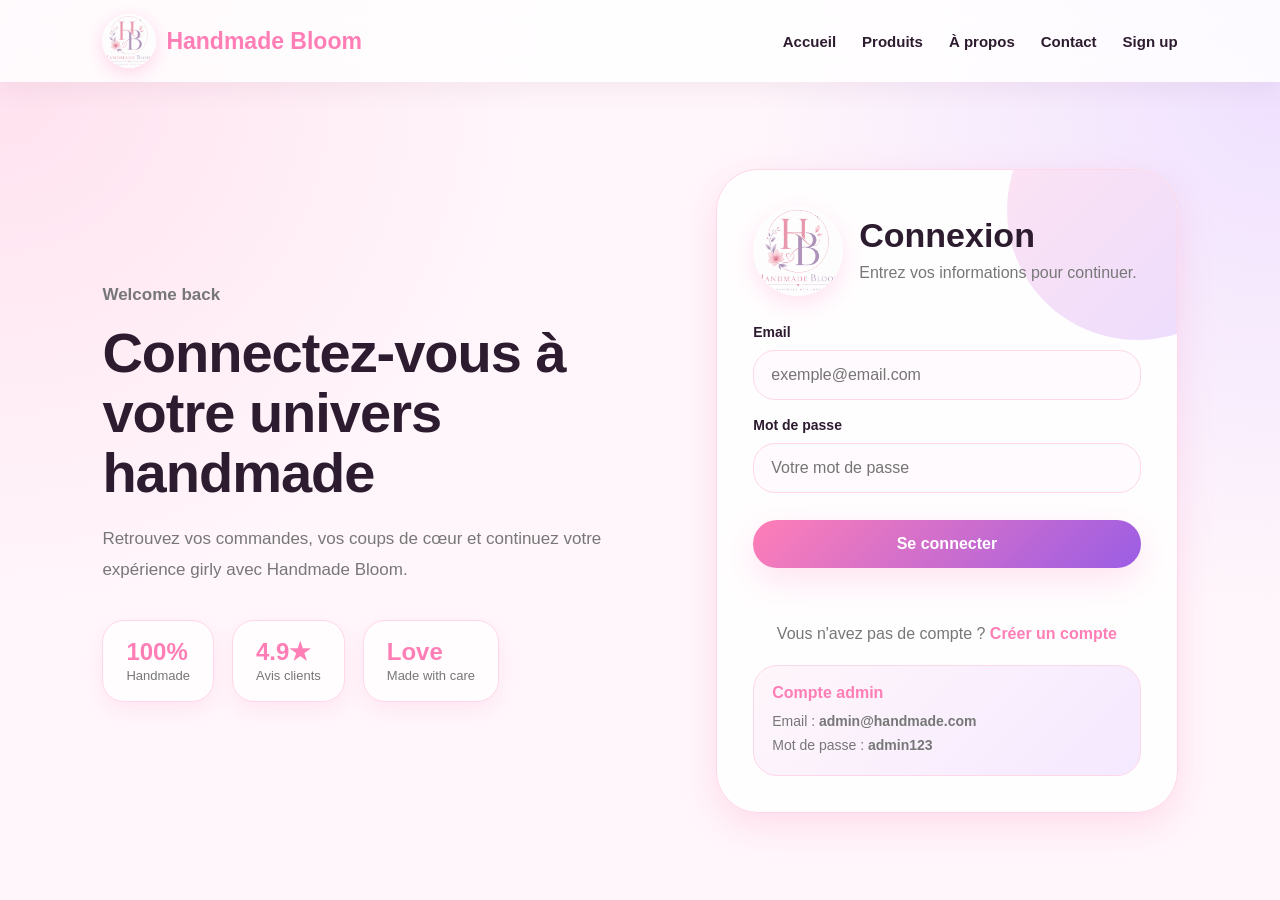
==== login.html @ f3eb7fd1 "handmade_bloom the last but not least version :)" ====
<!DOCTYPE html>
<html lang="fr">
<head>
  <meta charset="UTF-8" />
  <meta name="viewport" content="width=device-width, initial-scale=1.0" />
  <title>Connexion - Handmade Bloom</title>
  <link rel="stylesheet" href="style.css" />
</head>
<body>

  <header class="header">
    <a href="index.html" class="logo">
      <img src="image/logo.png" alt="Logo Handmade Bloom" />
      <span>Handmade Bloom</span>
    </a>

    <nav class="navbar" id="navbar">
      <a href="index.html">Accueil</a>
      <a href="index.html#products">Produits</a>
      <a href="index.html#about">À propos</a>
      <a href="index.html#contact">Contact</a>
      <a href="register.html">Sign up</a>
    </nav>
  </header>

  <main class="auth-home-page">
    <section class="auth-home-hero">
      <div class="auth-home-text">
        <p class="tag">Welcome back</p>
        <h1>Connectez-vous à votre univers handmade</h1>
        <p>
          Retrouvez vos commandes, vos coups de cœur et continuez votre expérience
          girly avec Handmade Bloom.
        </p>

        <div class="hero-stats auth-stats-mini">
          <div><h3>100%</h3><span>Handmade</span></div>
          <div><h3>4.9★</h3><span>Avis clients</span></div>
          <div><h3>Love</h3><span>Made with care</span></div>
        </div>
      </div>

      <div class="auth-home-card">
        <div class="auth-card-top">
          <img src="image/logo.png" alt="Logo Handmade Bloom" />
          <div>
            <h2>Connexion</h2>
            <p>Entrez vos informations pour continuer.</p>
          </div>
        </div>

        <div class="auth-form-beauty">
          <label for="loginEmail">Email</label>
          <input type="email" id="loginEmail" placeholder="exemple@email.com" autocomplete="email" />

          <label for="loginPassword">Mot de passe</label>
          <input type="password" id="loginPassword" placeholder="Votre mot de passe" autocomplete="current-password" />

          <button id="loginBtn">Se connecter</button>
          <p id="loginMessage" class="auth-message-beauty"></p>
        </div>

        <p class="auth-switch-beauty">
          Vous n'avez pas de compte ?
          <a href="register.html">Créer un compte</a>
        </p>

        <div class="auth-admin-soft">
          <span>Compte admin</span>
          <p>Email : <strong>admin@handmade.com</strong></p>
          <p>Mot de passe : <strong>admin123</strong></p>
        </div>
      </div>
    </section>
  </main>

  <script src="js/auth.js"></script>
</body>
</html>
---- style.css ----
* {
  margin: 0;
  padding: 0;
  box-sizing: border-box;
  font-family: "Poppins", Arial, sans-serif;
}

:root {
  --pink: #ff7eb6;
  --dark-pink: #f2529d;
  --light-pink: #ffe6f0;
  --soft-pink: #fff6fb;
  --purple: #9b5de5;
  --dark: #2d1b2f;
  --gray: #777;
  --white: #fff;
  --border: #ffd7e8;
  --shadow: 0 12px 35px rgba(255, 126, 182, 0.22);
}

html {
  scroll-behavior: smooth;
}

body {
  background:
    radial-gradient(circle at top left, #ffe2ef, transparent 35%),
    radial-gradient(circle at top right, #efe1ff, transparent 30%),
    var(--soft-pink);
  color: var(--dark);
}

a {
  text-decoration: none;
}

button,
input,
textarea,
select {
  font: inherit;
}

.toast {
  position: fixed;
  top: 90px;
  right: 25px;
  background: var(--dark);
  color: white;
  padding: 14px 20px;
  border-radius: 18px;
  box-shadow: var(--shadow);
  z-index: 4000;
  opacity: 0;
  pointer-events: none;
  transform: translateY(-15px);
  transition: 0.3s;
}

.toast.show {
  opacity: 1;
  transform: translateY(0);
}

.header {
  width: 100%;
  padding: 14px 8%;
  display: flex;
  justify-content: space-between;
  align-items: center;
  background: rgba(255, 255, 255, 0.82);
  backdrop-filter: blur(14px);
  position: sticky;
  top: 0;
  z-index: 1000;
  box-shadow: 0 8px 25px rgba(80, 20, 60, 0.06);
}

.logo {
  display: flex;
  align-items: center;
  gap: 10px;
  color: var(--dark);
}

.logo img {
  width: 54px;
  height: 54px;
  object-fit: cover;
  border-radius: 50%;
  box-shadow: 0 5px 18px rgba(255, 126, 182, 0.3);
}

.logo span {
  font-size: 23px;
  font-weight: 800;
  color: var(--pink);
}

.navbar {
  display: flex;
  align-items: center;
  gap: 26px;
}

.navbar a {
  color: var(--dark);
  font-weight: 600;
  font-size: 15px;
  position: relative;
}

.navbar a::after {
  content: "";
  width: 0;
  height: 2px;
  background: var(--pink);
  position: absolute;
  left: 0;
  bottom: -6px;
  transition: 0.3s;
}

.navbar a:hover {
  color: var(--pink);
}

.navbar a:hover::after {
  width: 100%;
}

.header-actions {
  display: flex;
  align-items: center;
  gap: 12px;
}

.cart-btn,
.menu-btn {
  border: none;
  cursor: pointer;
  border-radius: 30px;
}

.cart-btn {
  background: linear-gradient(135deg, var(--pink), var(--purple));
  color: white;
  padding: 11px 17px;
  font-size: 16px;
  box-shadow: var(--shadow);
}

.menu-btn {
  display: none;
  background: var(--light-pink);
  color: var(--dark);
  width: 43px;
  height: 43px;
  font-size: 22px;
}

.hero {
  min-height: 86vh;
  padding: 70px 8%;
  display: grid;
  grid-template-columns: 1.1fr 0.9fr;
  gap: 50px;
  align-items: center;
}

.tag {
  color: var(--dark-pink);
  font-weight: 700;
  margin-bottom: 12px;
}

.hero h1 {
  font-size: 56px;
  line-height: 1.08;
  margin-bottom: 20px;
  letter-spacing: -1px;
}

.hero p {
  color: var(--gray);
  font-size: 17px;
  line-height: 1.8;
  margin-bottom: 28px;
  max-width: 620px;
}

.hero-buttons {
  display: flex;
  align-items: center;
  gap: 15px;
  flex-wrap: wrap;
}

.main-btn,
.second-btn {
  display: inline-block;
  padding: 14px 28px;
  border-radius: 35px;
  font-weight: 800;
  transition: 0.3s;
}

.main-btn {
  background: linear-gradient(135deg, var(--pink), var(--purple));
  color: white;
  box-shadow: var(--shadow);
}

.second-btn {
  background: white;
  color: var(--pink);
  border: 2px solid var(--border);
}

.main-btn:hover,
.second-btn:hover {
  transform: translateY(-4px);
}

.hero-stats {
  margin-top: 38px;
  display: flex;
  gap: 18px;
  flex-wrap: wrap;
}

.hero-stats div {
  background: rgba(255, 255, 255, 0.8);
  padding: 17px 23px;
  border-radius: 22px;
  border: 1px solid var(--border);
  box-shadow: 0 8px 20px rgba(255, 126, 182, 0.12);
}

.hero-stats h3 {
  color: var(--pink);
  font-size: 24px;
}

.hero-stats span {
  color: var(--gray);
  font-size: 13px;
}

.hero-visual {
  position: relative;
}

.hero-card {
  position: relative;
  min-height: 520px;
  background: rgba(255, 255, 255, 0.88);
  border: 1px solid var(--border);
  border-radius: 45px;
  box-shadow: var(--shadow);
  overflow: visible;
  text-align: center;
}

.owners-card {
  padding: 35px 28px 40px;
  display: flex;
  flex-direction: column;
  align-items: center;
  justify-content: center;
}

.discount-badge {
  position: absolute;
  top: 25px;
  right: 25px;
  background: var(--pink);
  color: white;
  padding: 9px 18px;
  border-radius: 25px;
  font-weight: 900;
  z-index: 5;
}

.owners-photo-box {
  width: 100%;
  max-width: 360px;
  margin: 35px auto 25px;
  padding: 10px;
  background: linear-gradient(135deg, #ffe4f1, #eadbff);
  border-radius: 32px;
  box-shadow: 0 12px 30px rgba(255, 126, 182, 0.18);
}

.owners-card .owners-photo {
  width: 100%;
  height: 380px;
  display: block;
  object-fit: cover;
  object-position: center;
  border-radius: 24px;
  box-shadow: none;
}

.owners-card h3 {
  max-width: 520px;
  margin: 20px auto 12px;
  font-size: 27px;
  line-height: 1.25;
  color: var(--dark);
}

.owners-card p {
  max-width: 430px;
  margin: 0 auto;
  font-size: 16px;
  line-height: 1.7;
  color: var(--gray);
}

.floating-card {
  position: absolute;
  background: white;
  padding: 13px 18px;
  border-radius: 20px;
  box-shadow: var(--shadow);
  font-weight: 800;
  border: 1px solid var(--border);
  z-index: 6;
}

.card-one {
  left: -35px;
  top: 120px;
}

.card-two {
  right: -35px;
  bottom: 130px;
}

.features {
  padding: 10px 8% 55px;
  display: grid;
  grid-template-columns: repeat(3, 1fr);
  gap: 25px;
}

.feature-box {
  background: rgba(255, 255, 255, 0.88);
  padding: 30px;
  border-radius: 30px;
  text-align: center;
  box-shadow: 0 10px 28px rgba(255, 126, 182, 0.13);
  border: 1px solid var(--border);
  transition: 0.3s;
}

.feature-box:hover {
  transform: translateY(-7px);
}

.feature-box span {
  font-size: 44px;
}

.feature-box h3 {
  margin: 13px 0 8px;
}

.feature-box p {
  color: var(--gray);
  line-height: 1.6;
  font-size: 14px;
}

.section-title {
  text-align: center;
  margin-bottom: 30px;
}

.section-title p {
  color: var(--dark-pink);
  font-weight: 700;
}

.section-title h2 {
  font-size: 38px;
  margin-top: 8px;
}

.products-section {
  padding: 65px 8%;
}

.shop-tools {
  background: rgba(255, 255, 255, 0.75);
  border: 1px solid var(--border);
  padding: 20px;
  border-radius: 30px;
  margin-bottom: 35px;
  box-shadow: 0 8px 24px rgba(255, 126, 182, 0.12);
}

.search-box {
  display: flex;
  justify-content: center;
  margin-bottom: 18px;
}

.search-box input {
  width: 100%;
  max-width: 500px;
  padding: 15px 20px;
  border: 2px solid var(--border);
  border-radius: 30px;
  outline: none;
  background: white;
}

.search-box input:focus {
  border-color: var(--pink);
  box-shadow: 0 0 0 4px rgba(255, 126, 182, 0.14);
}

.categories {
  display: flex;
  justify-content: center;
  gap: 13px;
  flex-wrap: wrap;
}

.category {
  border: 2px solid var(--border);
  background: white;
  color: var(--pink);
  padding: 10px 21px;
  border-radius: 30px;
  cursor: pointer;
  font-weight: 800;
  transition: 0.3s;
}

.category.active,
.category:hover {
  background: var(--pink);
  color: white;
  border-color: var(--pink);
}

.products-grid {
  display: grid;
  grid-template-columns: repeat(auto-fit, minmax(245px, 1fr));
  gap: 28px;
}

.product-card {
  background: white;
  border-radius: 32px;
  padding: 18px;
  box-shadow: 0 10px 28px rgba(255, 126, 182, 0.14);
  border: 1px solid var(--border);
  transition: 0.3s;
  position: relative;
}

.product-card:hover {
  transform: translateY(-9px);
}

.product-badge {
  position: absolute;
  top: 18px;
  left: 18px;
  background: var(--dark);
  color: white;
  padding: 7px 13px;
  border-radius: 20px;
  font-size: 12px;
  font-weight: 800;
  z-index: 2;
}

.wishlist-btn {
  position: absolute;
  top: 18px;
  right: 18px;
  border: none;
  background: white;
  color: var(--pink);
  width: 38px;
  height: 38px;
  border-radius: 50%;
  cursor: pointer;
  box-shadow: 0 6px 20px rgba(255, 126, 182, 0.25);
  z-index: 2;
  font-size: 18px;
  transition: 0.3s;
}

.wishlist-btn:hover {
  transform: scale(1.1);
}

.product-img {
  height: 210px;
  background: linear-gradient(135deg, #ffe4f1, #f1e3ff);
  border-radius: 25px;
  margin-bottom: 18px;
  overflow: hidden;
}

.product-img img {
  width: 100%;
  height: 100%;
  display: block;
  object-fit: cover;
  object-position: center;
}

.product-card h3 {
  margin-bottom: 8px;
  font-size: 16px;
}

.product-card p {
  color: var(--gray);
  font-size: 14px;
  line-height: 1.6;
  margin-bottom: 15px;
}

.product-meta {
  display: flex;
  justify-content: space-between;
  margin-bottom: 14px;
  color: var(--gray);
  font-size: 13px;
}

.price-row {
  display: flex;
  justify-content: space-between;
  align-items: center;
}

.price {
  color: var(--pink);
  font-weight: 900;
  font-size: 21px;
}

.add-btn {
  background: var(--dark);
  color: white;
  border: none;
  padding: 11px 16px;
  border-radius: 22px;
  cursor: pointer;
  transition: 0.3s;
  font-weight: 700;
  font-size: 13px;
}

.add-btn:hover {
  background: var(--pink);
}

.promo-banner {
  margin: 40px 8%;
  padding: 40px;
  border-radius: 35px;
  background: linear-gradient(135deg, var(--pink), var(--purple));
  color: white;
  display: flex;
  justify-content: space-between;
  gap: 25px;
  align-items: center;
  box-shadow: var(--shadow);
}

.promo-banner p {
  font-weight: 700;
  opacity: 0.9;
}

.promo-banner h2 {
  font-size: 34px;
  margin: 6px 0;
}

.promo-banner a {
  background: white;
  color: var(--pink);
  padding: 14px 26px;
  border-radius: 30px;
  font-weight: 900;
  transition: 0.3s;
}

.promo-banner a:hover {
  transform: translateY(-3px);
}

.about {
  margin: 70px 8%;
  padding: 50px;
  background: rgba(255, 255, 255, 0.86);
  border-radius: 40px;
  display: grid;
  grid-template-columns: 0.8fr 1.2fr;
  gap: 45px;
  align-items: center;
  box-shadow: var(--shadow);
  border: 1px solid var(--border);
}

.about-img {
  background: linear-gradient(135deg, #ffe1ef, #efe1ff);
  border-radius: 35px;
  min-height: 330px;
  display: flex;
  justify-content: center;
  align-items: center;
}

.about-img img {
  width: 230px;
  height: 230px;
  border-radius: 50%;
  object-fit: cover;
  box-shadow: 0 12px 35px rgba(155, 93, 229, 0.2);
}

.about-text h2 {
  font-size: 36px;
  margin-bottom: 16px;
}

.about-text p {
  color: var(--gray);
  line-height: 1.8;
}

.about-items {
  display: grid;
  grid-template-columns: repeat(3, 1fr);
  gap: 14px;
  margin-top: 25px;
}

.about-items div {
  background: var(--light-pink);
  padding: 16px;
  border-radius: 20px;
  font-weight: 800;
  text-align: center;
  font-size: 14px;
}

.steps {
  padding: 60px 8%;
}

.steps-grid {
  display: grid;
  grid-template-columns: repeat(3, 1fr);
  gap: 25px;
}

.step-card {
  background: white;
  border: 1px solid var(--border);
  border-radius: 30px;
  padding: 30px;
  text-align: center;
  box-shadow: 0 8px 25px rgba(255, 126, 182, 0.13);
  transition: 0.3s;
}

.step-card:hover {
  transform: translateY(-5px);
}

.step-card span {
  width: 48px;
  height: 48px;
  background: linear-gradient(135deg, var(--pink), var(--purple));
  color: white;
  display: inline-flex;
  justify-content: center;
  align-items: center;
  border-radius: 50%;
  font-weight: 900;
  margin-bottom: 14px;
}

.step-card h3 {
  margin-bottom: 8px;
  font-size: 18px;
}

.step-card p {
  color: var(--gray);
  font-size: 14px;
}

.feedback-section {
  padding: 65px 8%;
}

.feedback-grid {
  display: grid;
  grid-template-columns: repeat(auto-fit, minmax(245px, 1fr));
  gap: 24px;
  margin-bottom: 40px;
}

.feedback-card {
  background: white;
  padding: 28px;
  border-radius: 30px;
  box-shadow: 0 8px 25px rgba(255, 126, 182, 0.15);
  border: 1px solid var(--border);
  transition: 0.3s;
}

.feedback-card:hover {
  transform: translateY(-5px);
}

.feedback-card p {
  color: var(--gray);
  line-height: 1.7;
  margin: 12px 0;
  font-size: 14px;
}

.feedback-card h4 {
  color: var(--pink);
  font-size: 14px;
}

.stars {
  color: #ffb703;
  font-size: 18px;
}

.feedback-form {
  max-width: 580px;
  margin: auto;
  background: white;
  padding: 32px;
  border-radius: 34px;
  box-shadow: var(--shadow);
  border: 1px solid var(--border);
}

.feedback-form h3 {
  text-align: center;
  margin-bottom: 20px;
  color: var(--pink);
  font-size: 20px;
}

.feedback-form input,
.feedback-form select,
.feedback-form textarea {
  width: 100%;
  margin-bottom: 14px;
  padding: 14px 16px;
  border: 1px solid var(--border);
  border-radius: 20px;
  outline: none;
  background: #fffafd;
  font-size: 14px;
}

.feedback-form textarea {
  height: 115px;
  resize: none;
}

.feedback-form input:focus,
.feedback-form select:focus,
.feedback-form textarea:focus {
  border-color: var(--pink);
  box-shadow: 0 0 0 4px rgba(255, 126, 182, 0.13);
}

.feedback-form button {
  width: 100%;
  padding: 14px;
  border: none;
  border-radius: 30px;
  background: linear-gradient(135deg, var(--pink), var(--purple));
  color: white;
  font-weight: 900;
  cursor: pointer;
  transition: 0.3s;
}

.feedback-form button:hover {
  transform: translateY(-2px);
}

#feedbackMessage {
  text-align: center;
  margin-top: 12px;
  font-weight: 700;
  font-size: 13px;
}

.contact-section {
  padding: 60px 8%;
}

.contact-card {
  background: linear-gradient(135deg, #fff, #fff0f7);
  border: 1px solid var(--border);
  border-radius: 40px;
  padding: 45px;
  text-align: center;
  box-shadow: var(--shadow);
}

.contact-card h2 {
  font-size: 36px;
  margin-bottom: 14px;
}

.contact-card p {
  color: var(--gray);
  line-height: 1.7;
  max-width: 650px;
  margin: 0 auto 25px;
  font-size: 15px;
}

.contact-buttons {
  display: flex;
  justify-content: center;
  gap: 15px;
  flex-wrap: wrap;
}

.contact-buttons a {
  background: var(--dark);
  color: white;
  padding: 13px 23px;
  border-radius: 30px;
  font-weight: 800;
  transition: 0.3s;
  font-size: 14px;
}

.contact-buttons a:hover {
  background: var(--pink);
  transform: translateY(-3px);
}

.footer {
  text-align: center;
  padding: 38px 8%;
  background: var(--dark);
  color: white;
  margin-top: 40px;
}

.footer h3 {
  color: var(--pink);
  margin-bottom: 8px;
}

.footer-links {
  margin: 18px 0;
  display: flex;
  justify-content: center;
  gap: 18px;
  flex-wrap: wrap;
}

.footer-links a {
  color: white;
  opacity: 0.85;
  font-size: 14px;
  transition: 0.3s;
}

.footer-links a:hover {
  color: var(--pink);
  opacity: 1;
}

.footer-copy {
  font-size: 14px;
  opacity: 0.75;
}

/* Cart Drawer */
.cart-overlay {
  position: fixed;
  inset: 0;
  background: rgba(20, 10, 25, 0.42);
  display: none;
  z-index: 1500;
}

.cart-overlay.show {
  display: block;
}

.cart-drawer {
  position: fixed;
  top: 0;
  right: -450px;
  width: 420px;
  max-width: 94%;
  height: 100%;
  background: white;
  z-index: 2000;
  padding: 24px;
  transition: 0.3s;
  box-shadow: -12px 0 35px rgba(0, 0, 0, 0.16);
  overflow-y: auto;
}

.cart-drawer.open {
  right: 0;
}

.cart-header {
  display: flex;
  justify-content: space-between;
  gap: 15px;
  align-items: flex-start;
  margin-bottom: 25px;
}

.cart-header h2 {
  color: var(--dark);
  font-size: 22px;
}

.cart-header p {
  color: var(--gray);
  font-size: 14px;
  margin-top: 5px;
}

.cart-header button {
  border: none;
  background: var(--pink);
  color: white;
  font-size: 24px;
  width: 38px;
  height: 38px;
  border-radius: 50%;
  cursor: pointer;
  transition: 0.3s;
}

.cart-header button:hover {
  background: var(--dark-pink);
}

.empty-cart {
  text-align: center;
  background: var(--soft-pink);
  padding: 28px;
  border-radius: 25px;
  color: var(--gray);
}

.cart-item {
  display: grid;
  grid-template-columns: 56px 1fr auto;
  gap: 12px;
  align-items: center;
  padding: 15px 0;
  border-bottom: 1px solid #f2dce7;
}

.cart-img {
  width: 56px;
  height: 56px;
  border-radius: 16px;
  overflow: hidden;
  background: var(--light-pink);
}

.cart-img img {
  width: 100%;
  height: 100%;
  object-fit: cover;
}

.cart-info h4 {
  font-size: 15px;
  color: var(--dark);
}

.cart-info p {
  color: var(--pink);
  font-weight: 800;
  margin-top: 4px;
}

.qty {
  display: flex;
  gap: 8px;
  align-items: center;
  margin-top: 8px;
}

.qty button {
  width: 26px;
  height: 26px;
  border: none;
  background: var(--light-pink);
  border-radius: 50%;
  cursor: pointer;
  font-weight: 900;
  transition: 0.3s;
}

.qty button:hover {
  background: var(--pink);
  color: white;
}

.remove-btn {
  background: none;
  border: none;
  color: crimson;
  cursor: pointer;
  font-size: 13px;
  font-weight: 700;
  transition: 0.3s;
}

.remove-btn:hover {
  color: darkred;
}

.order-zone {
  margin-top: 25px;
  padding-top: 22px;
  border-top: 1px solid #f0d5e0;
}

.order-zone h3 {
  margin-bottom: 14px;
  color: var(--pink);
  font-size: 18px;
}

.order-zone input,
.order-zone select,
.order-zone textarea {
  width: 100%;
  margin-bottom: 12px;
  padding: 13px 14px;
  border: 1px solid var(--border);
  border-radius: 18px;
  outline: none;
  background: #fffafd;
  font-size: 14px;
}

.order-zone textarea {
  height: 80px;
  resize: none;
}

.order-zone input:focus,
.order-zone select:focus,
.order-zone textarea:focus {
  border-color: var(--pink);
  box-shadow: 0 0 0 4px rgba(255, 126, 182, 0.13);
}

.cart-footer {
  margin-top: 25px;
  background: var(--soft-pink);
  padding: 18px;
  border-radius: 25px;
}

.total-line {
  display: flex;
  justify-content: space-between;
  margin-bottom: 10px;
  font-size: 14px;
}

.grand-total {
  font-size: 19px;
  color: var(--dark-pink);
  padding-top: 12px;
  border-top: 1px solid var(--border);
  font-weight: 800;
}

.checkout-btn {
  width: 100%;
  margin-top: 15px;
  padding: 14px;
  border: none;
  border-radius: 30px;
  background: linear-gradient(135deg, var(--pink), var(--purple));
  color: white;
  font-weight: 900;
  cursor: pointer;
  transition: 0.3s;
}

.checkout-btn:hover {
  transform: translateY(-2px);
}

.order-message {
  margin-top: 12px;
  font-size: 14px;
  font-weight: 700;
  text-align: center;
}

/* Auth Pages */
.hb-login-hero {
  min-height: 100vh;
  padding: 35px 8%;
  display: grid;
  grid-template-columns: 1.1fr 0.9fr;
  gap: 50px;
  align-items: center;
  background:
    radial-gradient(circle at top left, #ffe2ef, transparent 35%),
    radial-gradient(circle at bottom right, #efe1ff, transparent 38%),
    var(--soft-pink);
}

.hb-login-text {
  color: var(--dark);
}

.hb-login-text h1 {
  font-size: 48px;
  margin: 12px 0 20px;
  line-height: 1.15;
}

.hb-login-text p {
  font-size: 16px;
  color: var(--gray);
  line-height: 1.7;
  margin-bottom: 30px;
}

.hb-login-card {
  background: rgba(255, 255, 255, 0.88);
  border: 1px solid var(--border);
  border-radius: 40px;
  padding: 40px;
  box-shadow: var(--shadow);
  text-align: center;
}

.hb-login-card img {
  width: 80px;
  height: 80px;
  border-radius: 50%;
  margin-bottom: 16px;
}

.hb-login-card h2 {
  font-size: 32px;
  color: var(--dark);
  margin-bottom: 8px;
}

.hb-login-card p {
  color: var(--gray);
  margin-bottom: 24px;
  font-size: 14px;
}

.hb-form-box {
  margin-bottom: 24px;
}

.hb-form-box label {
  display: block;
  text-align: left;
  color: var(--dark);
  font-weight: 700;
  margin-bottom: 8px;
  font-size: 14px;
}

.hb-form-box input {
  width: 100%;
  padding: 13px 16px;
  border: 1px solid var(--border);
  border-radius: 20px;
  margin-bottom: 16px;
  background: #fffafd;
  outline: none;
  font-size: 14px;
  transition: 0.3s;
}

.hb-form-box input:focus {
  border-color: var(--pink);
  box-shadow: 0 0 0 4px rgba(255, 126, 182, 0.13);
}

.hb-form-box button {
  width: 100%;
  padding: 14px;
  background: linear-gradient(135deg, var(--pink), var(--purple));
  color: white;
  border: none;
  border-radius: 25px;
  font-weight: 900;
  cursor: pointer;
  transition: 0.3s;
  font-size: 16px;
}

.hb-form-box button:hover {
  transform: translateY(-2px);
}

.hb-message {
  margin-top: 12px;
  font-weight: 700;
  font-size: 13px;
}

.hb-switch {
  color: var(--gray);
  font-size: 14px;
  margin-bottom: 20px;
}

.hb-switch a {
  color: var(--pink);
  font-weight: 800;
  transition: 0.3s;
}

.hb-switch a:hover {
  color: var(--dark-pink);
}

.hb-admin-demo {
  background: var(--light-pink);
  padding: 16px;
  border-radius: 20px;
  text-align: center;
  margin-top: 20px;
}

.hb-admin-demo h4 {
  color: var(--pink);
  margin-bottom: 8px;
  font-size: 14px;
}

.hb-admin-demo p {
  font-size: 13px;
  color: var(--dark);
  margin: 4px 0;
}

/* Admin Styles */
.admin-home {
  min-height: 60vh;
  padding: 70px 8%;
  display: grid;
  grid-template-columns: 1fr 1fr;
  gap: 50px;
  align-items: center;
}

.admin-home-text h1 {
  font-size: 48px;
  margin: 12px 0 20px;
  line-height: 1.15;
}

.admin-home-card {
  background: rgba(255, 255, 255, 0.88);
  border: 1px solid var(--border);
  border-radius: 40px;
  padding: 40px;
  box-shadow: var(--shadow);
  text-align: center;
}

.admin-home-card img {
  width: 100px;
  height: 100px;
  border-radius: 50%;
  margin-bottom: 20px;
}

.admin-home-card h3 {
  font-size: 24px;
  color: var(--dark);
  margin-bottom: 12px;
}

.admin-stats-new {
  padding: 40px 8%;
  display: grid;
  grid-template-columns: repeat(4, 1fr);
  gap: 20px;
}

.stat-card {
  background: white;
  border: 1px solid var(--border);
  border-radius: 25px;
  padding: 25px;
  text-align: center;
  box-shadow: 0 8px 20px rgba(255, 126, 182, 0.12);
  transition: 0.3s;
}

.stat-card:hover {
  transform: translateY(-5px);
}

.stat-card span {
  font-size: 36px;
  display: block;
  margin-bottom: 10px;
}

.stat-card h3 {
  font-size: 28px;
  color: var(--pink);
  margin-bottom: 8px;
}

.stat-card p {
  color: var(--gray);
  font-size: 14px;
}

.admin-section-new {
  padding: 50px 8%;
}

.admin-form-new {
  background: white;
  border: 1px solid var(--border);
  border-radius: 25px;
  padding: 30px;
  margin-bottom: 30px;
  box-shadow: 0 8px 20px rgba(255, 126, 182, 0.12);
}

.admin-form-new input,
.admin-form-new select,
.admin-form-new textarea {
  width: 100%;
  padding: 13px 16px;
  border: 1px solid var(--border);
  border-radius: 18px;
  margin-bottom: 15px;
  background: #fffafd;
  outline: none;
  font-size: 14px;
}

.admin-form-new textarea {
  min-height: 100px;
  resize: vertical;
}

.admin-form-new input:focus,
.admin-form-new select:focus,
.admin-form-new textarea:focus {
  border-color: var(--pink);
  box-shadow: 0 0 0 4px rgba(255, 126, 182, 0.13);
}

.admin-form-new button {
  width: 100%;
  padding: 14px;
  background: linear-gradient(135deg, var(--pink), var(--purple));
  color: white;
  border: none;
  border-radius: 20px;
  font-weight: 900;
  cursor: pointer;
  transition: 0.3s;
}

.admin-form-new button:hover {
  transform: translateY(-2px);
}

.admin-table-card {
  background: white;
  border: 1px solid var(--border);
  border-radius: 25px;
  overflow: hidden;
  box-shadow: 0 8px 20px rgba(255, 126, 182, 0.12);
}

.admin-table-card table {
  width: 100%;
  border-collapse: collapse;
}

.admin-table-card th {
  background: var(--light-pink);
  color: var(--dark);
  padding: 16px;
  text-align: left;
  font-weight: 800;
  border-bottom: 1px solid var(--border);
}

.admin-table-card td {
  padding: 16px;
  border-bottom: 1px solid #f0d5e0;
  font-size: 14px;
}

.admin-product-img {
  width: 50px;
  height: 50px;
  border-radius: 12px;
  object-fit: cover;
}

.edit-admin-btn,
.delete-admin-btn {
  padding: 8px 12px;
  border: none;
  border-radius: 15px;
  cursor: pointer;
  font-weight: 700;
  font-size: 12px;
  margin-right: 5px;
  transition: 0.3s;
}

.edit-admin-btn {
  background: var(--light-pink);
  color: var(--pink);
}

.edit-admin-btn:hover {
  background: var(--pink);
  color: white;
}

.delete-admin-btn {
  background: #ffecf1;
  color: crimson;
}

.delete-admin-btn:hover {
  background: crimson;
  color: white;
}

.admin-order-card {
  background: rgba(255, 255, 255, 0.88);
  border: 1px solid var(--border);
  border-radius: 20px;
  padding: 20px;
  margin-bottom: 15px;
  box-shadow: 0 5px 15px rgba(255, 126, 182, 0.1);
}

.admin-order-card h3 {
  color: var(--pink);
  margin-bottom: 12px;
  font-size: 16px;
}

.admin-order-card p {
  color: var(--gray);
  font-size: 13px;
  margin: 6px 0;
  line-height: 1.6;
}

.orders-list {
  display: grid;
  gap: 15px;
}

.empty-admin-message {
  text-align: center;
  color: var(--gray);
  padding: 40px 20px;
  font-size: 14px;
}

/* Responsive */
@media (max-width: 950px) {
  .menu-btn {
    display: block;
  }

  .navbar {
    position: absolute;
    top: 82px;
    left: 8%;
    right: 8%;
    background: white;
    padding: 22px;
    border-radius: 24px;
    box-shadow: var(--shadow);
    border: 1px solid var(--border);
    display: none;
    flex-direction: column;
    align-items: flex-start;
    z-index: 999;
  }

  .navbar.show {
    display: flex;
  }

  .hero {
    grid-template-columns: 1fr;
    text-align: center;
  }

  .hero p {
    margin-left: auto;
    margin-right: auto;
  }

  .hero-buttons,
  .hero-stats {
    justify-content: center;
  }

  .features,
  .steps-grid {
    grid-template-columns: 1fr;
  }

  .about,
  .hb-login-hero,
  .admin-home {
    grid-template-columns: 1fr;
  }

  .about-items {
    grid-template-columns: 1fr;
  }

  .promo-banner {
    flex-direction: column;
    text-align: center;
  }

  .card-one {
    left: 10px;
  }

  .card-two {
    right: 10px;
  }

  .admin-stats-new {
    grid-template-columns: repeat(2, 1fr);
  }
}

@media (max-width: 560px) {
  .header {
    padding: 12px 5%;
  }

  .logo img {
    width: 45px;
    height: 45px;
  }

  .logo span {
    font-size: 17px;
  }

  .navbar {
    left: 5%;
    right: 5%;
  }

  .hero {
    padding: 50px 5%;
  }

  .hero h1 {
    font-size: 35px;
  }

  .hero-card {
    min-height: auto;
  }

  .owners-card {
    padding: 28px 20px 35px;
  }

  .owners-photo-box {
    max-width: 300px;
    margin-top: 35px;
  }

  .owners-card .owners-photo {
    height: 330px;
    border-radius: 22px;
  }

  .owners-card h3 {
    font-size: 22px;
  }

  .owners-card p {
    font-size: 15px;
  }

  .floating-card {
    display: none;
  }

  .features,
  .products-section,
  .steps,
  .feedback-section,
  .contact-section {
    padding-left: 5%;
    padding-right: 5%;
  }

  .promo-banner,
  .about {
    margin-left: 5%;
    margin-right: 5%;
    padding: 28px;
  }

  .promo-banner h2,
  .section-title h2,
  .about-text h2,
  .contact-card h2,
  .hb-login-card h2,
  .admin-home-text h1 {
    font-size: 28px;
  }

  .cart-drawer {
    width: 100%;
    max-width: 100%;
  }

  .hb-login-hero,
  .admin-home {
    grid-template-columns: 1fr;
    padding: 30px 5%;
    gap: 30px;
  }

  .hb-login-card {
    padding: 30px 20px;
  }

  .admin-stats-new {
    grid-template-columns: 1fr;
    gap: 15px;
  }

  .admin-table-card table {
    font-size: 12px;
  }

  .admin-table-card th,
  .admin-table-card td {
    padding: 12px;
  }
}

/* ==========================================================
   PHP AUTH + ADMIN - SAME STYLE AS HOME PAGE
   ========================================================== */

.auth-home-page,
.admin-bloom-page {
  background:
    radial-gradient(circle at top left, #ffe2ef, transparent 35%),
    radial-gradient(circle at top right, #efe1ff, transparent 35%),
    var(--soft-pink);
}

.auth-home-hero {
  min-height: calc(100vh - 82px);
  padding: 70px 8%;
  display: grid;
  grid-template-columns: 1.1fr 0.9fr;
  gap: 50px;
  align-items: center;
}

.auth-home-text h1 {
  font-size: 56px;
  line-height: 1.08;
  margin-bottom: 20px;
  color: var(--dark);
  letter-spacing: -1px;
}

.auth-home-text p {
  color: var(--gray);
  font-size: 17px;
  line-height: 1.8;
  max-width: 620px;
}

.auth-stats-mini {
  margin-top: 35px;
}

.auth-home-card {
  position: relative;
  background: rgba(255, 255, 255, 0.92);
  border: 1px solid var(--border);
  border-radius: 42px;
  padding: 36px;
  box-shadow: var(--shadow);
  overflow: hidden;
}

.auth-home-card::before {
  content: "";
  position: absolute;
  width: 260px;
  height: 260px;
  right: -90px;
  top: -90px;
  background: linear-gradient(135deg, #ffe4f1, #eadbff);
  border-radius: 50%;
  z-index: 0;
}

.auth-home-card > * {
  position: relative;
  z-index: 1;
}

.auth-card-top {
  display: flex;
  gap: 16px;
  align-items: center;
  margin-bottom: 28px;
}

.auth-card-top img {
  width: 90px;
  height: 90px;
  border-radius: 50%;
  object-fit: cover;
  box-shadow: 0 8px 25px rgba(255, 126, 182, 0.22);
}

.auth-card-top h2 {
  font-size: 34px;
  color: var(--dark);
  margin-bottom: 5px;
}

.auth-card-top p {
  color: var(--gray);
  line-height: 1.6;
}

.auth-form-beauty {
  display: grid;
  gap: 10px;
}

.auth-form-beauty label {
  font-weight: 800;
  color: var(--dark);
  font-size: 14px;
}

.auth-form-beauty input {
  width: 100%;
  padding: 15px 17px;
  border: 1px solid var(--border);
  border-radius: 22px;
  background: #fffafd;
  outline: none;
  margin-bottom: 7px;
  transition: 0.3s;
}

.auth-form-beauty input:focus {
  border-color: var(--pink);
  box-shadow: 0 0 0 4px rgba(255, 126, 182, 0.13);
}

.auth-form-beauty button {
  width: 100%;
  margin-top: 10px;
  padding: 15px;
  border: none;
  border-radius: 32px;
  background: linear-gradient(135deg, var(--pink), var(--purple));
  color: white;
  font-weight: 900;
  cursor: pointer;
  box-shadow: var(--shadow);
  transition: 0.3s;
}

.auth-form-beauty button:hover {
  transform: translateY(-3px);
}

.auth-message-beauty {
  text-align: center;
  font-weight: 800;
  min-height: 20px;
  margin-top: 5px;
}

.auth-switch-beauty {
  margin-top: 22px;
  text-align: center;
  color: var(--gray);
}

.auth-switch-beauty a {
  color: var(--pink);
  font-weight: 900;
}

.auth-admin-soft {
  margin-top: 22px;
  padding: 18px;
  background: linear-gradient(135deg, #fff6fb, #f4e9ff);
  border: 1px solid var(--border);
  border-radius: 24px;
}

.auth-admin-soft span {
  display: inline-block;
  color: var(--pink);
  font-weight: 900;
  margin-bottom: 8px;
}

.auth-admin-soft p {
  color: var(--gray);
  line-height: 1.7;
  font-size: 14px;
}

.admin-bloom-page {
  min-height: calc(100vh - 82px);
}

.admin-top-header .logo span {
  color: var(--pink);
}

.admin-bloom-hero {
  padding: 70px 8% 40px;
  display: grid;
  grid-template-columns: 1.15fr 0.85fr;
  gap: 45px;
  align-items: center;
}

.admin-bloom-text h1 {
  font-size: 54px;
  line-height: 1.08;
  margin-bottom: 20px;
  color: var(--dark);
  letter-spacing: -1px;
}

.admin-bloom-text p {
  color: var(--gray);
  font-size: 17px;
  line-height: 1.8;
  max-width: 660px;
}

.admin-bloom-card {
  position: relative;
  background: rgba(255, 255, 255, 0.92);
  border: 1px solid var(--border);
  border-radius: 42px;
  padding: 38px;
  box-shadow: var(--shadow);
  text-align: center;
  overflow: hidden;
}

.admin-bloom-card::before {
  content: "";
  position: absolute;
  inset: 32px;
  background: linear-gradient(135deg, #ffe4f1, #eadbff);
  border-radius: 35px;
  z-index: 0;
}

.admin-bloom-card > * {
  position: relative;
  z-index: 1;
}

.admin-bloom-card img {
  width: 190px;
  height: 190px;
  border-radius: 50%;
  object-fit: cover;
  margin-bottom: 24px;
  box-shadow: 0 12px 35px rgba(155, 93, 229, 0.2);
}

.admin-bloom-card h3 {
  color: var(--dark);
  font-size: 27px;
  margin-bottom: 8px;
}

.admin-bloom-card p {
  color: var(--gray);
  line-height: 1.6;
}

.admin-bloom-stats {
  padding: 15px 8% 60px;
  display: grid;
  grid-template-columns: repeat(4, 1fr);
  gap: 24px;
}

.admin-bloom-stats .stat-card {
  background: white;
  border: 1px solid var(--border);
  border-radius: 30px;
  padding: 28px;
  box-shadow: 0 8px 24px rgba(255, 126, 182, 0.13);
  transition: 0.3s;
}

.admin-bloom-stats .stat-card:hover {
  transform: translateY(-6px);
}

.admin-bloom-stats .stat-card span {
  display: inline-block;
  font-size: 32px;
  margin-bottom: 12px;
}

.admin-bloom-stats .stat-card h3 {
  color: var(--pink);
  font-size: 31px;
}

.admin-bloom-section {
  margin: 0 8% 58px;
  padding: 38px;
  background: rgba(255, 255, 255, 0.92);
  border: 1px solid var(--border);
  border-radius: 38px;
  box-shadow: var(--shadow);
}

.admin-bloom-form {
  display: grid;
  grid-template-columns: repeat(2, 1fr);
  gap: 14px;
  background: var(--soft-pink);
  border: 1px solid var(--border);
  border-radius: 28px;
  padding: 22px;
  margin-bottom: 28px;
}

.admin-bloom-form input,
.admin-bloom-form select,
.admin-bloom-form textarea {
  width: 100%;
  padding: 14px 17px;
  border: 1px solid var(--border);
  border-radius: 20px;
  background: white;
  outline: none;
  transition: 0.3s;
}

.admin-bloom-form input:focus,
.admin-bloom-form select:focus,
.admin-bloom-form textarea:focus {
  border-color: var(--pink);
  box-shadow: 0 0 0 4px rgba(255, 126, 182, 0.13);
}

.admin-bloom-form textarea {
  grid-column: 1 / -1;
  height: 100px;
  resize: none;
}

.admin-bloom-form button {
  grid-column: 1 / -1;
  width: 100%;
  padding: 15px;
  border: none;
  border-radius: 30px;
  background: linear-gradient(135deg, var(--pink), var(--purple));
  color: white;
  font-weight: 900;
  cursor: pointer;
  box-shadow: var(--shadow);
}

.admin-bloom-table {
  overflow-x: auto;
  border-radius: 25px;
  border: 1px solid var(--border);
}

.admin-bloom-table table {
  width: 100%;
  border-collapse: collapse;
  background: white;
}

.admin-bloom-table thead {
  background: linear-gradient(135deg, #fff6fb, #f4e9ff);
}

.admin-bloom-table th,
.admin-bloom-table td {
  padding: 15px;
  border-bottom: 1px solid #f2dce7;
  text-align: left;
  vertical-align: middle;
}

.admin-bloom-table th {
  color: var(--dark);
}

.admin-bloom-table td {
  color: var(--gray);
}

.admin-bloom-table td strong {
  color: var(--dark);
  display: block;
  margin-bottom: 5px;
}

.admin-bloom-table td small {
  color: var(--gray);
  display: block;
  max-width: 360px;
  line-height: 1.5;
}

.admin-product-img {
  width: 64px;
  height: 64px;
  border-radius: 17px;
  object-fit: cover;
  background: var(--light-pink);
}

.edit-admin-btn,
.delete-admin-btn {
  border: none;
  padding: 9px 14px;
  border-radius: 18px;
  color: white;
  cursor: pointer;
  font-weight: 800;
  margin: 3px;
}

.edit-admin-btn {
  background: var(--purple);
}

.delete-admin-btn {
  background: #ff4d6d;
}

.orders-list {
  display: grid;
  gap: 16px;
}

.admin-order-card {
  background: linear-gradient(135deg, #fff6fb, #f4e9ff);
  padding: 22px;
  border-radius: 25px;
  border: 1px solid var(--border);
  box-shadow: 0 8px 24px rgba(255, 126, 182, 0.1);
}

.order-headline {
  display: flex;
  justify-content: space-between;
  gap: 15px;
  align-items: center;
  margin-bottom: 10px;
}

.order-headline h3 {
  color: var(--pink);
}

.order-headline span {
  background: white;
  color: var(--pink);
  padding: 7px 13px;
  border-radius: 18px;
  font-weight: 800;
  border: 1px solid var(--border);
}

.admin-order-card p {
  color: var(--gray);
  line-height: 1.8;
}

.order-products-list {
  margin-top: 12px;
  padding-left: 22px;
  color: var(--gray);
  line-height: 1.8;
}

.empty-admin-message {
  color: var(--gray);
  background: var(--soft-pink);
  padding: 20px;
  border-radius: 20px;
  text-align: center;
}

@media (max-width: 950px) {
  .auth-home-hero,
  .admin-bloom-hero {
    grid-template-columns: 1fr;
    text-align: center;
  }

  .auth-home-text p,
  .admin-bloom-text p {
    margin-left: auto;
    margin-right: auto;
  }

  .auth-stats-mini {
    justify-content: center;
  }

  .admin-bloom-stats {
    grid-template-columns: repeat(2, 1fr);
  }

  .admin-bloom-form {
    grid-template-columns: 1fr;
  }
}

@media (max-width: 560px) {
  .auth-home-hero,
  .admin-bloom-hero {
    padding: 45px 5%;
  }

  .auth-home-text h1,
  .admin-bloom-text h1 {
    font-size: 34px;
  }

  .auth-home-card,
  .admin-bloom-card {
    padding: 26px;
  }

  .auth-card-top {
    flex-direction: column;
    text-align: center;
  }

  .admin-bloom-stats {
    grid-template-columns: 1fr;
    padding-left: 5%;
    padding-right: 5%;
  }

  .admin-bloom-section {
    margin-left: 5%;
    margin-right: 5%;
    padding: 24px;
  }
}
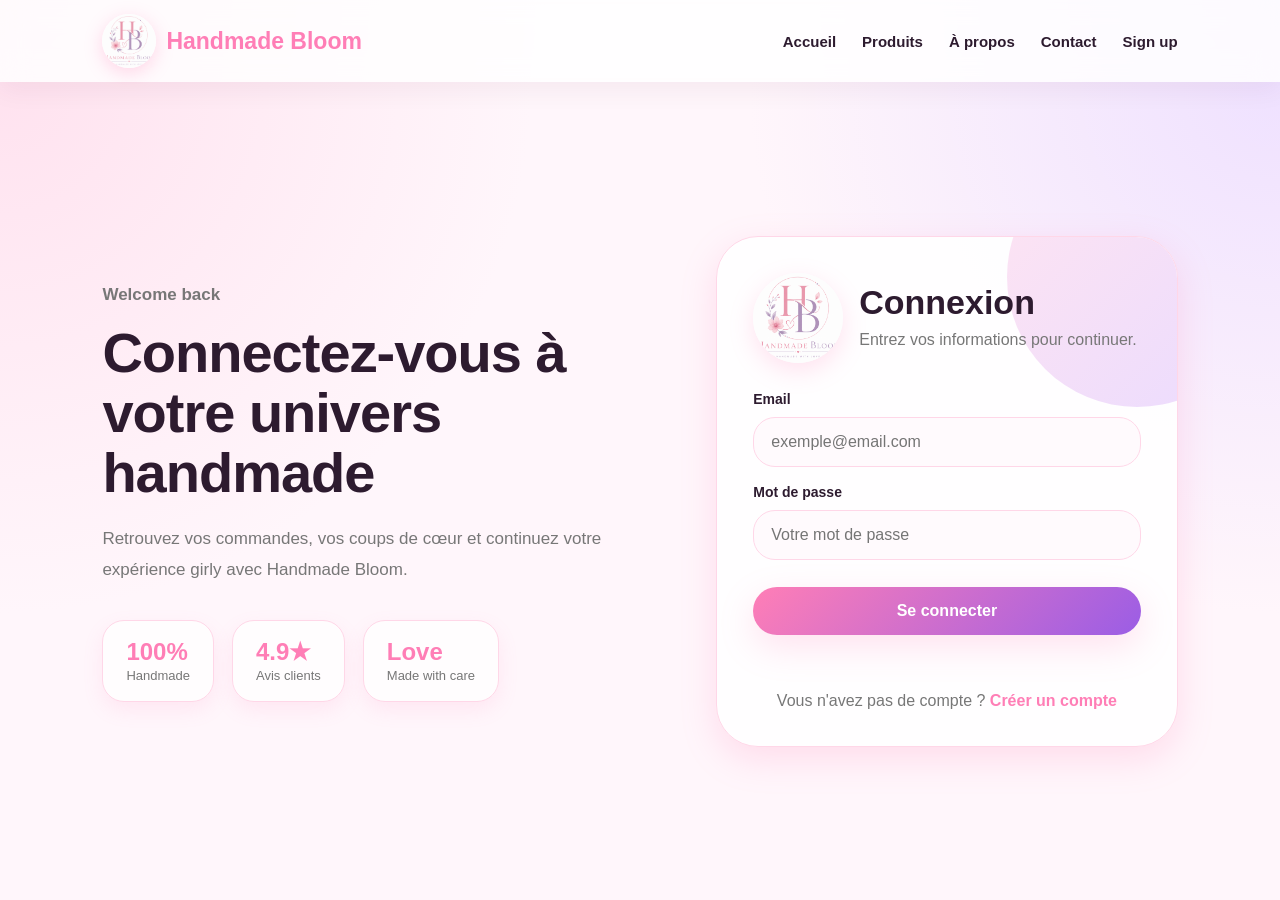
==== commit 2aa3180c: "Remove admin account information from login.html Removed admin account details from the login page." ====
--- a/login.html
+++ b/login.html
@@ -65,11 +65,6 @@
           <a href="register.html">Créer un compte</a>
         </p>
 
-        <div class="auth-admin-soft">
-          <span>Compte admin</span>
-          <p>Email : <strong>admin@handmade.com</strong></p>
-          <p>Mot de passe : <strong>admin123</strong></p>
-        </div>
       </div>
     </section>
   </main>
